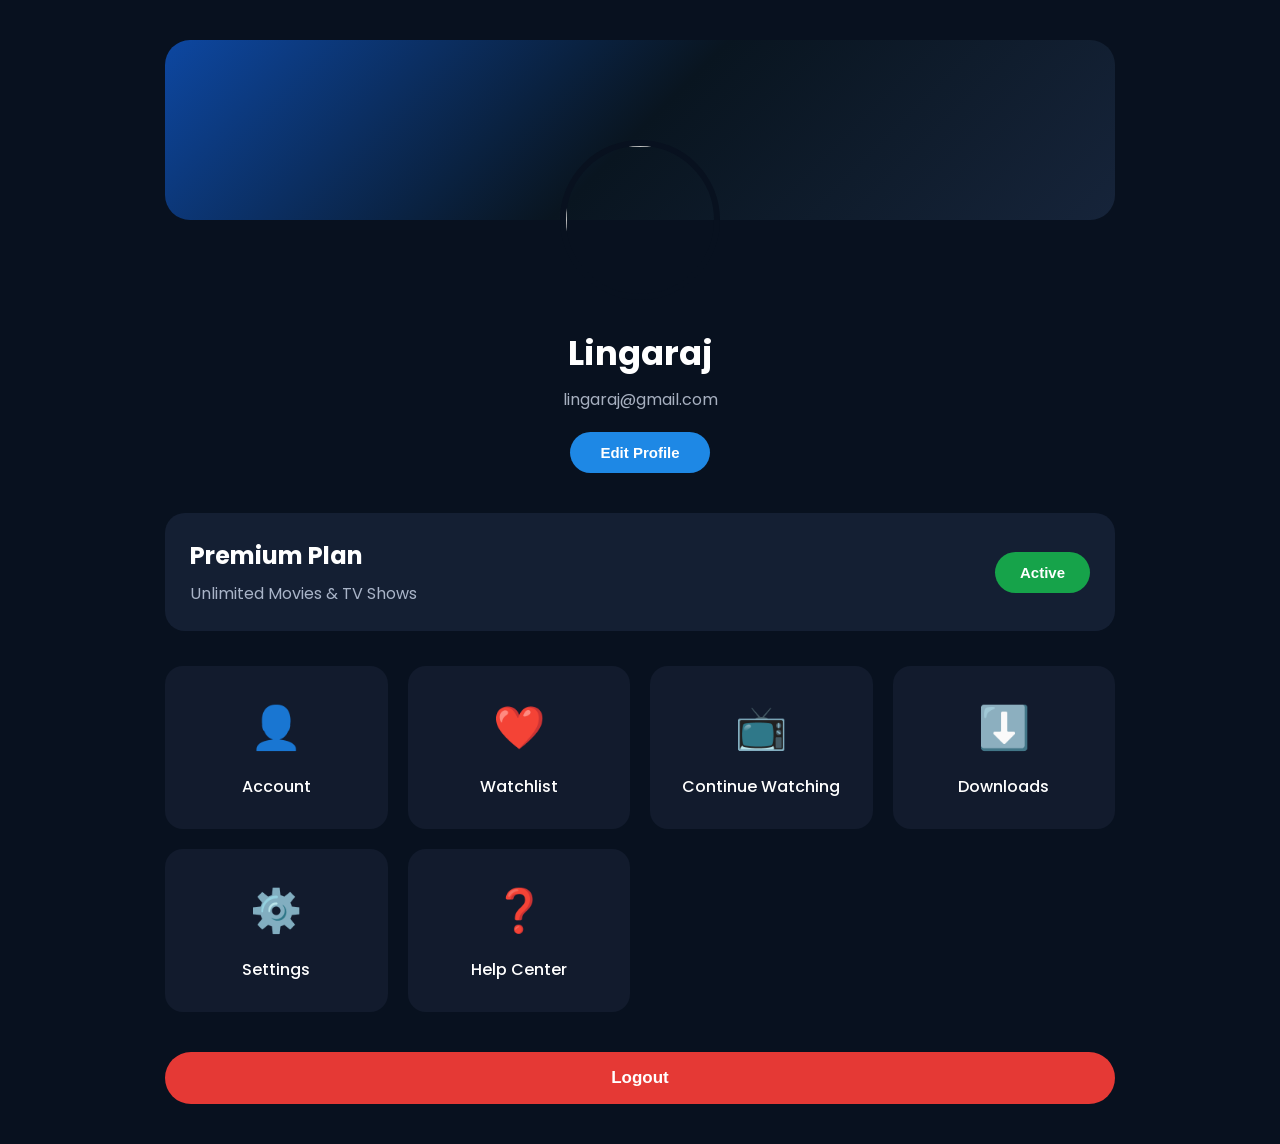
==== profile.html @ fd93a48a "profile css" ====
<!DOCTYPE html>
<html lang="en">
<head>
    <meta charset="UTF-8">
    <meta name="viewport" content="width=device-width, initial-scale=1.0">
    <title>Profile</title>

    <link rel="stylesheet" href="style.css">

    <link href="https://fonts.googleapis.com/css2?family=Poppins:wght@300;400;500;600;700&display=swap" rel="stylesheet">
</head>

<body class="profile-page">

<div class="profile-container">

    <div class="profile-banner"></div>

    <div class="profile-card">

        <img src="https://i.pravatar.cc/200?img=12" class="profile-avatar">

        <h1>Lingaraj</h1>

        <p>lingaraj@gmail.com</p>

        <button class="edit-btn">
            Edit Profile
        </button>

    </div>


    <div class="subscription-card">

        <div>
            <h2>Premium Plan</h2>
            <p>Unlimited Movies & TV Shows</p>
        </div>

        <button>
            Active
        </button>

    </div>


    <div class="profile-options">

        <a href="#">
            <div class="option">
                <span>👤</span>
                <h3>Account</h3>
            </div>
        </a>

        <a href="#">
            <div class="option">
                <span>❤️</span>
                <h3>Watchlist</h3>
            </div>
        </a>

        <a href="#">
            <div class="option">
                <span>📺</span>
                <h3>Continue Watching</h3>
            </div>
        </a>

        <a href="#">
            <div class="option">
                <span>⬇️</span>
                <h3>Downloads</h3>
            </div>
        </a>

        <a href="#">
            <div class="option">
                <span>⚙️</span>
                <h3>Settings</h3>
            </div>
        </a>

        <a href="#">
            <div class="option">
                <span>❓</span>
                <h3>Help Center</h3>
            </div>
        </a>

    </div>

    <button class="logout-btn">
        Logout
    </button>

</div>

</body>
</html>
---- style.css ----
* { 
    margin: 0; 
    padding: 0; 
    box-sizing: border-box; 
}
body {
    background-color: #273e99;
    color: #ffffff;
    background: #0f1014; 
    font-family: sans-serif; }

/* Navbar */
/* Navbar */
.navbar{
    display: flex;
    justify-content: space-between;
    align-items: center;
    flex-wrap: wrap;
    gap: 16px;
    background: #0f1014;
    padding: 18px 50px;
    border-bottom: 1px solid rgba(255,255,255,0.1);
    box-shadow: 0 4px 20px rgba(0,0,0,0.5);
}

.left-nav{
    display: flex;
    align-items: center;
    gap: 40px;
    flex: 1;
    min-width: 0;
}

.nav-links{
    display: flex;
    gap: 25px;
    flex-wrap: wrap;
}

.user-actions{
    display: flex;
    align-items: center;
    gap: 16px;
    flex-wrap: wrap;
    margin-left: auto;
}

.logo {
    font-size: 27px;
    font-weight: bold;
    color: #4898e9;
    letter-spacing: 5px;
}
.nav-links a,
.nav-btn{
    color: white;
    text-decoration: none;
    transition: 0.3s;
}

.nav-links a:hover,
.nav-btn:hover{
    color: #1f80e0;
}
.row{
    padding: 30px 50px;
    position: relative;
}

/* Hero Section */
.hero{
    height: 89vh;
    width: 100%;
    background:
        linear-gradient(to right,
        rgba(15,16,20,0.95) 20%,
        rgba(15,16,20,0.4) 60%,
        rgba(15,16,20,0.1)),
        url("https://w0.peakpx.com/wallpaper/24/583/HD-wallpaper-loki-season-2-promising-path-loki-season-2-loki-tv-shows-superheroes-artwork-digital-art.jpg");

    background-size: cover;
    background-position: center;
    background-repeat: no-repeat;

    display: flex;
    align-items: center;
    padding: 0 60px;
    color: white;
}
.hero-content{
    width: 40%;
    z-index: 1;
}
.hero-btns{
    margin-top: 35px;
    display: flex;
    gap: 15px;
}
.btn-play,
.btn-add{
    padding: 14px 28px;
    border: none;
    border-radius: 8px;
    font-size: 16px;
    font-weight: bold;
    cursor: pointer;
    transition: all 0.3s ease;
}

.btn-play{
    background: white;
    color: black;
}

.btn-add{
    background: rgba(255,255,255,0.2);
    color: white;
    backdrop-filter: blur(10px);
}
.btn-play:hover{
    background: #e6e6e6;
    transform: translateY(-4px);
    box-shadow: 0 8px 20px rgba(255,255,255,0.3);
}

.btn-add:hover{
    background: rgba(255,255,255,0.35);
    transform: translateY(-4px);
    box-shadow: 0 8px 20px rgba(255,255,255,0.2);
}
.hero h1 { font-size: 48px; margin-bottom: 10px; }
.hero-buttons { margin-top: 20px; }
button { padding: 10px 25px; cursor: pointer; border: none; font-weight: bold; border-radius: 4px; }
.watch { background: white; color: black; margin-right: 10px; }

.list { background: rgba(255, 255, 255, 0.2); color: white; }

/* Rows */
.content { padding: 20px 50px; }

.previous-search {
    margin-top: 20px;
}

.previous-search-card {
    display: grid;
    grid-template-columns: 320px 1fr;
    gap: 20px;
    align-items: center;
    background: #16181f;
    border-radius: 18px;
    overflow: hidden;
    box-shadow: 0 10px 30px rgba(0,0,0,0.25);
    margin-bottom: 30px;
}

.previous-search-card img {
    width: 100%;
    height: 220px;
    object-fit: cover;
    object-position: center;
    display: block;
}

.previous-search-text {
    padding: 28px 24px;
}

.previous-search-text span {
    display: block;
    color: #7f8abf;
    margin-bottom: 8px;
    font-size: 13px;
    letter-spacing: 0.08em;
    text-transform: uppercase;
}

.previous-search-text h2 {
    color: white;
    font-size: 32px;
    line-height: 1.1;
    margin: 0;
}

.results-grid {
    display: grid;
    grid-template-columns: repeat(auto-fit, minmax(240px, 1fr));
    gap: 24px;
    margin-top: 20px;
}

.result-card {
    background: #16181f;
    border-radius: 14px;
    overflow: hidden;
    box-shadow: 0 8px 24px rgba(0,0,0,0.25);
    transition: transform 0.3s ease, box-shadow 0.3s ease;
}

.result-card:hover {
    transform: translateY(-4px);
    box-shadow: 0 12px 28px rgba(31,128,224,0.25);
}

.result-card img {
    width: 100%;
    height: 300px;
    object-fit: cover;
    object-position: center;
    display: block;
}

.result-info {
    padding: 14px 16px;
}

.result-info h4 {
    color: white;
    margin-bottom: 6px;
}

.result-info p {
    color: #bdbdbd;
    font-size: 14px;
}

.poster-container{
    display: flex;
    gap: 20px;
    overflow-x: auto;
    scroll-snap-type: x mandatory;
    scroll-behavior: smooth;
    scrollbar-width: none;
}
.poster-container img{
    width: 220px;
    height: 330px;
    object-fit: cover;
}
.poster-container::-webkit-scrollbar{
    display: none;
}

.poster-container::-webkit-scrollbar-track{
    background: #1a1a1a;
    border-radius: 10px;
}

.poster-container::-webkit-scrollbar-thumb{
    background: #1f80e0;
    border-radius: 10px;
}
.poster { 
    min-width: 200px; 
    height: 300px; 
    background: #222; border-radius: 8px; transition: 0.3s; }
.poster:hover { transform: scale(1.05); border: 2px solid white; cursor: pointer; }
.profile-link {
 background-color:#1f80e0;
 color: white;
 text-decoration: none;
 font-size: 14px;
 font-weight: bold;
 padding: 10px 20px;
 border-radius: 6px;
 transition: background-color 0.2s;
 white-space: nowrap; /* Prevents button breaking on small viewport widths */
}

.profile-link:hover {
 background-color:#1660ab;
}

.search-box {
    display: flex;
    align-items: center;
    height: 45px;
    border-radius: 999px;
    background: #1c1f2a;
    border: 1px solid rgba(255,255,255,0.1);
    overflow: hidden;
}

.search-input {
    flex: 1;
    height: 100%;
    border: none;
    outline: none;
    background: transparent;
    color: white;
    padding: 0 15px;
    font-size: 14px;
    min-width: 220px;
}

.search-box .nav-btn {
    height: 100%;
    padding: 0 18px;
    border: none;
    background: #1f80e0;
    color: white;
    font-weight: bold;
    cursor: pointer;
    transition: 0.3s;
    display: inline-flex;
    align-items: center;
    justify-content: center;
}

.search-box .nav-btn:hover {
    background: #1660ab;
    color: white;
}

/* Trending Now Heading */
.row h2{
    font-size: 28px;
    margin-bottom: 25px;
    color: white;
    letter-spacing: 1px;
}
.movie-card{
    width: 220px;
    height: 330px;
    border-radius: 15px;
    position: relative;
    flex-shrink: 0;
    overflow: hidden;
    scroll-snap-align: start;
    cursor: pointer;
    transition: all 0.35s ease;
    transform: scale(1);
}

.movie-card img{
    width: 100%;
    height: 330px;
    object-fit: cover;
    border-radius: 15px;
    display: block;
}
.movie-card:hover img{
    transform:scale(0.9);
}
.movie-name{
    position:absolute;
    bottom:15px;
    left:15px;
    z-index:3;
    color:white;
    font-size:18px;
    font-weight:bold;
    text-shadow:0 0 10px black;
    transition: 0.3s;
}
.movie-details{
    position: absolute;
    bottom: 0;
    left: 0;
    width: 100%;

    background: linear-gradient(to top, #0f1014, rgba(0,0,0,0.7));
    padding: 15px;

    opacity: 0;
    transform: translateY(20px);
    transition: 0.3s ease;
}
.movie-card img,
.movie-details,
.movie-card{
    transition: all 0.3s ease;
}
.watch-btn{
    padding:10px;
    border:none;
    border-radius:8px;
    background:white;
    font-weight:bold;
    margin-bottom:15px;
    cursor:pointer;
}

.info{
    color:#d1d1d1;
    margin-bottom:10px;
}

.desc{
    color:white;
    line-height:1.4;
}

.movie-card a{
    text-decoration:none;
    color:white;
    display:block;
}
.movie-card:hover .movie-details{
    max-height:250px;
    opacity: 1;
    transform: translateY(0);
    padding:15px;
}
.movie-name h4{
    font-size: 16px;
    font-weight: 600;
}

.movie-overlay{
    position: absolute;
    top: 0;
    left: 0;
    width: 100%;
    height: 320px;
    background: rgba(0,0,0,0.88);
    padding: 20px;
    opacity: 0;
    visibility: hidden;
    transition: opacity 0.4s ease;
    transition-delay: 2s;   /* 2 second baad show hoga */
}
.movie-card:hover{
    transform:scale(1.12);
    .movie-card{
    width: 220px;
    min-width: 220px;
    height: 330px;
    border-radius: 15px;
    overflow: hidden;
    position: relative;
    flex-shrink: 0;
    cursor: pointer;
    transition: 0.4s;
            transform: translateY(-12px);
    box-shadow: 0 15px 30px rgba(31,128,224,0.5);
    z-index: 5;
}

.movie-card img{
    width: 100%;
    height: 330px;
    object-fit: cover;
    border-radius: 15px;
    display: block;
}
    box-shadow:0 0 20px rgba(31,128,224,0.5);
}

.movie-card:hover .movie-details{
    max-height:250px;
    opacity: 1;
    visibility: visible;
    transform: translateY(0);
    padding:15px;
}
.movie-card:hover .movie-name{
    opacity: 0;
}
.watch-btn{
    width:100%;
    padding:12px;
    border:none;
    border-radius:10px;
    background:#e8eaef;
    color:black;
    font-weight:bold;
    margin-bottom:15px;
    cursor:pointer;
}
.info{
    color:#bdbdbd;
    margin-bottom:10px;
}

.desc{
    color:#d8d8d8;
    line-height:1.5;
}

.scroll-btn{
    position:absolute;
    top:50%;
    transform:translateY(-50%);
    width:50px;
    height:50px;
    border:none;
    border-radius:50%;
    background:rgba(0,0,0,0.7);
    color:white;
    font-size:28px;
    cursor:pointer;
    z-index:10;
}

.left{
    left:5px;
}

.right{
    right:5px;
}

.scroll-btn:hover{
    background:#1f80e0;
}

/* Continue watching*/
.continue-container{
    display: flex;
    gap: 18px;
    overflow-x: auto;
    padding: 10px 0;
    scroll-behavior: smooth;
}

.continue-container::-webkit-scrollbar{
    display: none;
}

/* RECTANGLE CARD */
.continue-card{
    flex: 0 0 auto;
    width: 280px;
    height: 160px;
    position: relative;
    border-radius: 12px;
    overflow: hidden;
    cursor: pointer;
    transition: transform 0.3s ease;
}

.continue-card img{
    width: 100%;
    height: 100%;
    object-fit: cover;
}

/* bottom gradient */
.continue-card::after{
    content: "";
    position: absolute;
    bottom: 0;
    left: 0;
    width: 100%;
    height: 60%;
    background: linear-gradient(to top, rgba(0,0,0,0.8), transparent);
}

/* title */
.continue-card .title{
    position: absolute;
    bottom: 10px;
    left: 12px;
    color: white;
    font-weight: bold;
    font-size: 15px;
    z-index: 2;
}

/* hover effect */
.continue-card:hover{
    transform: scale(1.05);
}

.footer{
    background:#0f1014;
    color:white;
    padding:50px 60px 20px;
    border-top:1px solid rgba(255,255,255,0.1);
}

.footer-container{
    display:flex;
    justify-content:space-between;
    flex-wrap:wrap;
    gap:40px;
}

.footer-box{
    flex:1;
    min-width:200px;
}

.footer-logo{
    color:#1f80e0;
    font-size:24px;
    margin-bottom:10px;
}

.footer-box h3{
    margin-bottom:15px;
    color:#ffffff;
}

.footer-box p{
    color:#bdbdbd;
    font-size:14px;
    line-height:1.5;
}

.footer-box a{
    display:block;
    color:#bdbdbd;
    text-decoration:none;
    margin-bottom:8px;
    font-size:14px;
    transition:0.3s;
}

.footer-box a:hover{
    color:#1f80e0;
    transform:translateX(5px);
}

/* Social Icons */
.social-icons{
    display:flex;
    gap:15px;
    margin-top:10px;
}

.social-icons img{
    width:30px;
    height:30px;
    filter:brightness(0.9);
    transition:0.3s;
    cursor:pointer;
}

.social-icons img:hover{
    transform:scale(1.2);
    filter:brightness(1.2);
}

/* Bottom */
.footer-bottom{
    text-align:center;
    margin-top:30px;
    padding-top:15px;
    border-top:1px solid rgba(255,255,255,0.1);
    color:#888;
    font-size:13px;
}

.profile-page{

    background:#08111f;
    font-family:'Poppins',sans-serif;
    color:white;
}

.profile-container{

    width:90%;
    max-width:950px;

    margin:40px auto;

}

.profile-banner{

    height:180px;

    background:linear-gradient(135deg,#0d47a1,#091520,#16243a);

    border-radius:25px;
}

.profile-card{

    text-align:center;

    margin-top:-80px;

}

.profile-avatar{

    width:160px;
    height:160px;

    border-radius:50%;

    border:6px solid #08111f;

    object-fit:cover;
}

.profile-card h1{

    margin-top:15px;

    font-size:34px;
}

.profile-card p{

    color:#a7b0c0;

    margin:8px 0 20px;
}

.edit-btn{

    padding:12px 30px;

    border:none;

    background:#1e88e5;

    color:white;

    border-radius:30px;

    cursor:pointer;

    font-size:15px;

    transition:.3s;
}

.edit-btn:hover{

    background:#1976d2;

}

.subscription-card{

    margin-top:40px;

    background:#141f33;

    border-radius:20px;

    padding:25px;

    display:flex;

    justify-content:space-between;

    align-items:center;
}

.subscription-card p{

    color:#a9b4c8;

    margin-top:8px;
}

.subscription-card button{

    background:#16a34a;

    color:white;

    border:none;

    padding:12px 25px;

    border-radius:30px;

    font-size:15px;
}

.profile-options{

    margin-top:35px;

    display:grid;

    grid-template-columns:repeat(auto-fit,minmax(180px,1fr));

    gap:20px;
}

.profile-options a{

    text-decoration:none;

    color:white;
}

.option{

    background:#121b2d;

    border-radius:18px;

    padding:30px 20px;

    text-align:center;

    transition:.35s;

    cursor:pointer;
}

.option:hover{

    background:#1d2b45;

    transform:translateY(-8px);
}

.option span{

    font-size:42px;

    display:block;

    margin-bottom:15px;
}

.option h3{

    font-size:16px;

    font-weight:500;
}

.logout-btn{

    margin-top:40px;

    width:100%;

    padding:16px;

    border:none;

    border-radius:40px;

    background:#e53935;

    color:white;

    font-size:17px;

    cursor:pointer;

    transition:.3s;
}

.logout-btn:hover{

    background:#c62828;
}

@media(max-width:700px){

.subscription-card{

    flex-direction:column;

    gap:20px;

    text-align:center;
}

.profile-avatar{

    width:130px;
    height:130px;
}

.profile-card h1{

    font-size:28px;
}

}
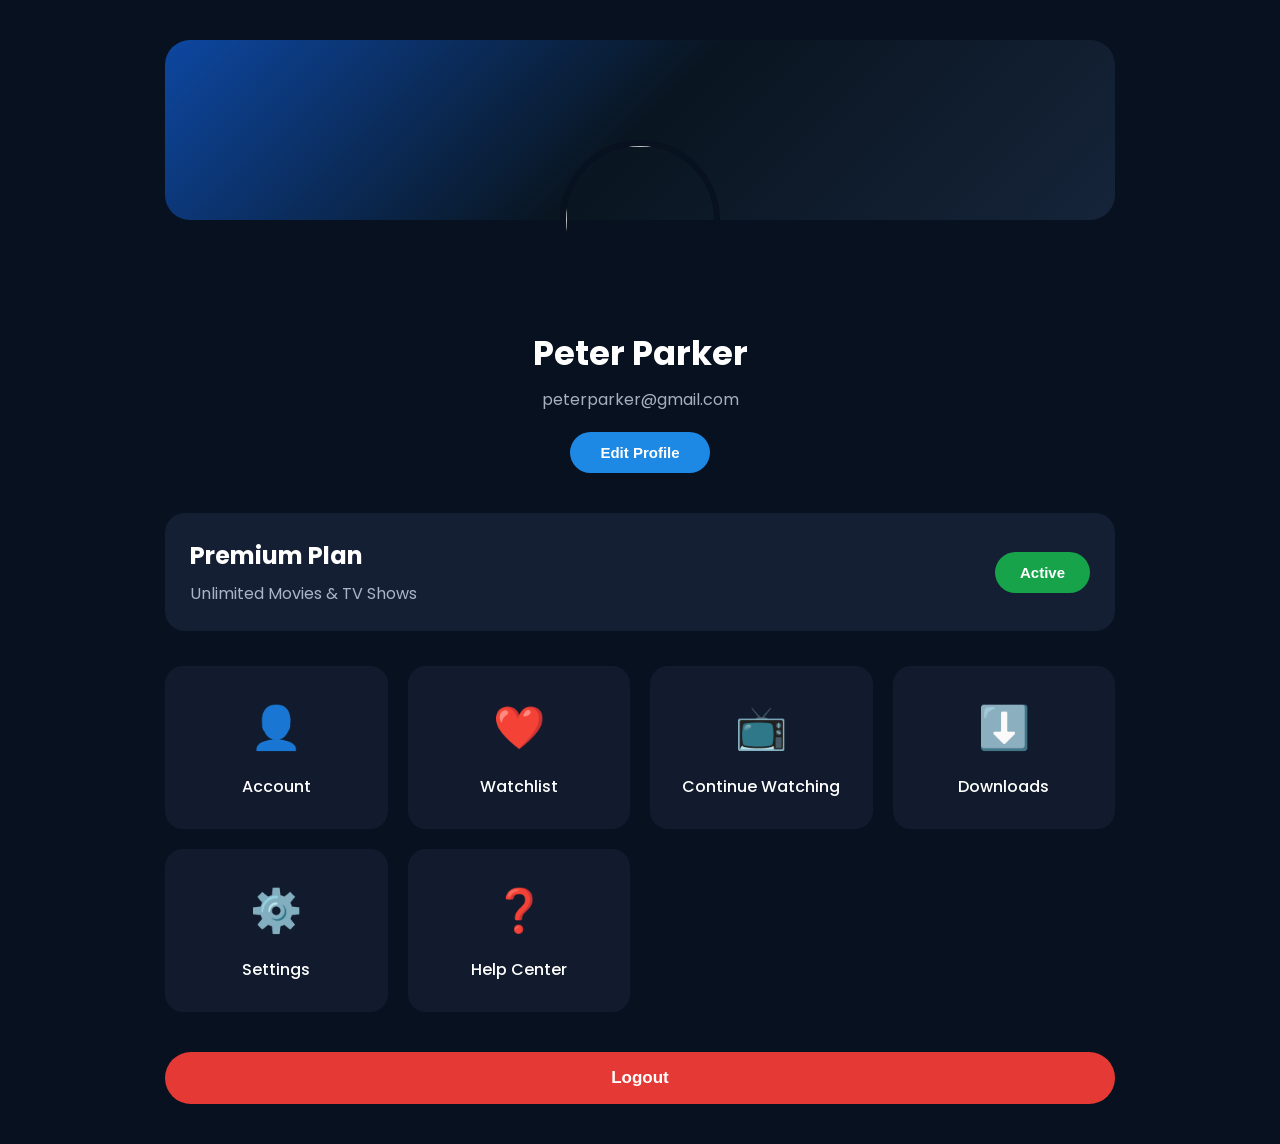
==== commit d9cb9b45: "Update profile.html" ====
--- a/profile.html
+++ b/profile.html
@@ -5,7 +5,7 @@
     <meta name="viewport" content="width=device-width, initial-scale=1.0">
     <title>Profile</title>
 
-    <link rel="stylesheet" href="style.css">
+    <link rel="stylesheet" href="./style.css">
 
     <link href="https://fonts.googleapis.com/css2?family=Poppins:wght@300;400;500;600;700&display=swap" rel="stylesheet">
 </head>
@@ -20,9 +20,9 @@
 
         <img src="https://i.pravatar.cc/200?img=12" class="profile-avatar">
 
-        <h1>Lingaraj</h1>
+        <h1>Peter Parker</h1>
 
-        <p>lingaraj@gmail.com</p>
+        <p>peterparker@gmail.com</p>
 
         <button class="edit-btn">
             Edit Profile
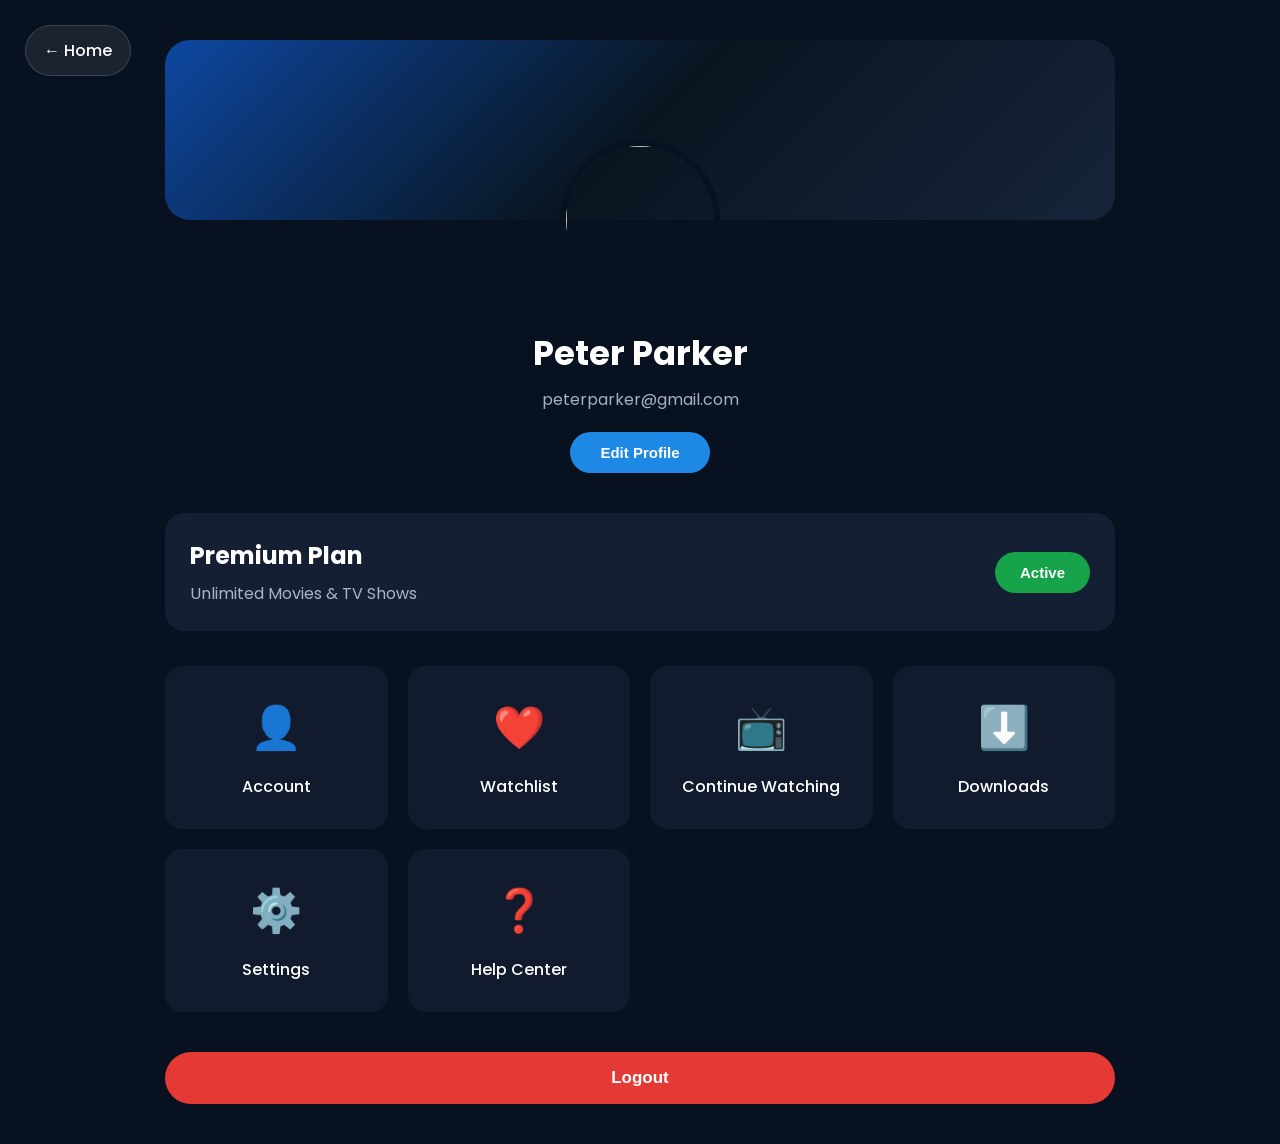
==== commit 102796e3: "back buttn css" ====
--- a/profile.html
+++ b/profile.html
@@ -11,6 +11,10 @@
 </head>
 
 <body class="profile-page">
+
+    <a href="index.html" class="back-btn">
+    &#8592; Home
+</a>
 
 <div class="profile-container">
 
--- a/style.css
+++ b/style.css
@@ -872,4 +872,47 @@
     font-size:28px;
 }
 
+}
+
+/* Back Button */
+
+.back-btn{
+
+    position:fixed;
+
+    top:25px;
+
+    left:25px;
+
+    background:rgba(255,255,255,0.08);
+
+    color:white;
+
+    text-decoration:none;
+
+    padding:12px 18px;
+
+    border-radius:30px;
+
+    backdrop-filter:blur(12px);
+
+    border:1px solid rgba(255,255,255,0.15);
+
+    font-size:16px;
+
+    font-weight:500;
+
+    transition:0.3s;
+
+    z-index:1000;
+}
+
+.back-btn:hover{
+
+    background:#1e88e5;
+
+    transform:translateX(-3px);
+
+    box-shadow:0 0 15px rgba(30,136,229,0.5);
+
 }
